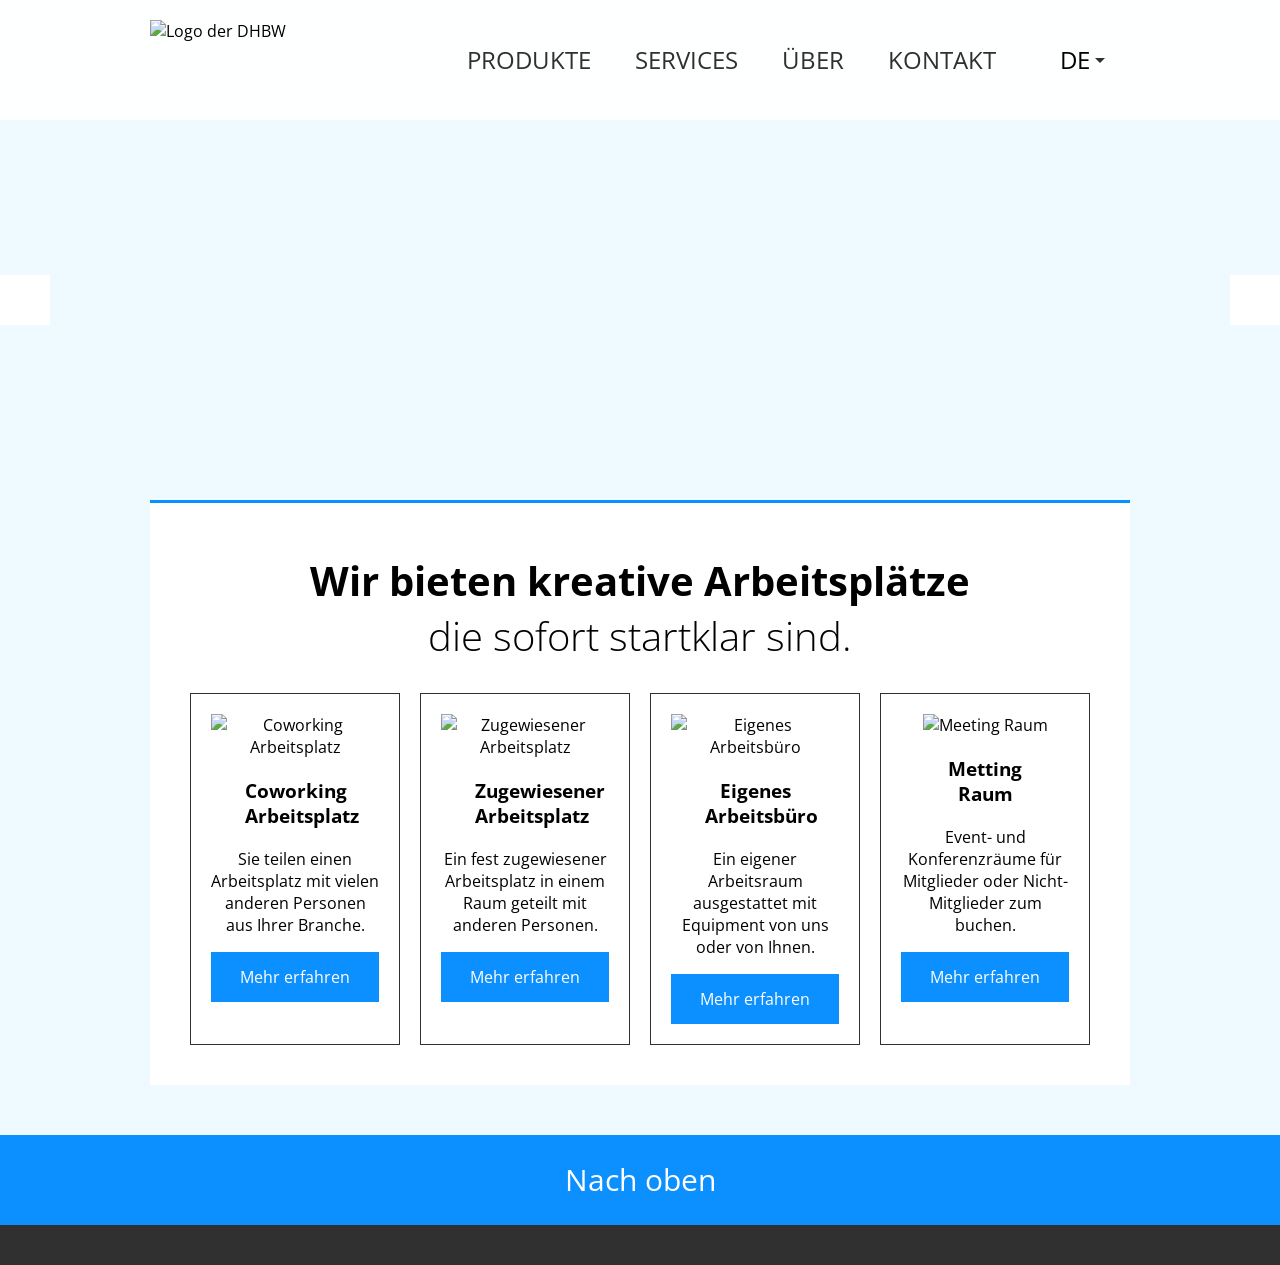
==== index.html @ c798a8c7 "Stabil 1.0" ====
<!DOCTYPE html>
<html>
	<head>
		<meta charset="utf-8">
		<title>Demo Webseite</title>
		<link href="index.css" type="text/css" rel="stylesheet"/>
		<meta name="viewport" content="width=device-width, initial-scale=1.0, maximum-scale=1.0, user-scalable=no"/>
	</head>
	<body>
		<header>
			<div class="wrapper">
				<img id="logo" src="logo.svg" alt="Logo der DHBW"/>
				<nav class="main">
					<ul>
						<li>
							<a href="#">Produkte</a>
						</li>
						<li>
							<a href="#">Services</a>
						</li>
						<li>
							<a href="#">Über</a>
						</li>
						<li>
							<a href="#">Kontakt</a>
						</li>
						<li id="lang-selector">
							<p class="selected">DE</p>
							<ul>
								<li>
									<span class="name">Deutsch</span>
									<span class="short">DE</span>
								</li>
								<li>
									<span class="name">Englisch</span>
									<span class="short">EN</span>
								</li>
								<li>
									<span class="name">Französisch</span>
									<span class="short">FR</span>
								</li>
								<li>
									<span class="name">Italienisch</span>
									<span class="short">IT</span>
								</li>
							</ul>
						</li>
					</ul>
				</nav>
			</div>
		</header>
		<section id="top">
			<div class="slideshow">
				<ul>
					<li id="slide-1">
						<div class="image" style="background-image: url('slideshow.jpg')"></div>
						<div class="slideshow-controls">
							<a class="prev" href="#slide-1"></a>
							<a class="next" href="#slide-2"></a>
						</div>
					</li>
					<li id="slide-2">
						<div class="image" style="background-image: url('slideshow.jpg')"></div>
						<div class="slideshow-controls">
							<a class="prev" href="#slide-1"></a>
							<a class="next" href="#slide-3"></a>
						</div>
					</li>
					<li id="slide-3">
						<div class="image" style="background-image: url('slideshow.jpg')"></div>
						<div class="slideshow-controls">
							<a class="prev" href="#slide-2"></a>
							<a class="next" href="#slide-3"></a>
						</div>
					</li>
				</ul>
			</div>
			<div class="wrapper">
				<div class="card negative-offset">
					<h1>Wir bieten kreative Arbeitsplätze</h1>
					<h2>die sofort startklar sind.</h2>
					<ul class="teaser">
						<li>
							<div class="container">
								<img src="icon_1.svg" alt="Coworking Arbeitsplatz"/>
								<h3>Coworking Arbeitsplatz</h3>
								<p>Sie teilen einen Arbeitsplatz mit vielen anderen Personen aus Ihrer Branche.</p>
								<a class="button">Mehr erfahren</a>
							</div>
						</li>
						<li>
							<div class="container">
								<img src="icon_2.svg" alt="Zugewiesener Arbeitsplatz"/>
								<h3>Zugewiesener Arbeitsplatz</h3>
								<p>Ein fest zugewiesener Arbeitsplatz in einem Raum geteilt mit anderen Personen.</p>
								<a class="button">Mehr erfahren</a>
							</div>
						</li>
						<li>
							<div class="container">
								<img src="icon_3.svg" alt="Eigenes Arbeitsbüro"/>
								<h3>Eigenes Arbeitsbüro</h3>
								<p>Ein eigener Arbeitsraum ausgestattet mit Equipment von uns oder von Ihnen.</p>
								<a class="button">Mehr erfahren</a>
							</div>
						</li>
						<li>
							<div class="container">
								<img src="icon_4.svg" alt="Meeting Raum"/>
								<h3>Metting Raum</h3>
								<p>Event- und Konferenzräume für Mitglieder oder Nicht-Mitglieder zum buchen. </p>
								<a class="button">Mehr erfahren</a>
							</div>
						</li>
					</ul>
				</div>
			</div>
			<div class="scroll-top">
				<a href="#top">Nach oben</a>
			</div>
		</section>
		<footer>
			<div class="wrapper">

			</div>
		</footer>
	</body>
</html>
---- index.css ----
@import url('https://fonts.googleapis.com/css?family=Open+Sans+Condensed:300,700&display=swap');

html {
	scroll-behavior: smooth;
}
body {
	font-family: 'Open Sans Condensed', sans-serif;
	margin: 0;
	background: #303030;
}
* {
	box-sizing: border-box;
}
h1 {
	font-weight: 700;
	font-size: 40px;
}
h2 {
	font-size: 40px;
	font-weight: 300;
}
.button {
	cursor: pointer;
	background: #0d90ff;
	color: #fff;
	padding: 10px 20px;
	line-height: 30px;
}
.button:hover {
	background: #303030;
}
.wrapper {
	max-width: 1000px;
	width: 100%;
	padding: 0 10px;
	margin: 0 auto;
}
.wrapper:after {
	content: "";
	clear: both;
	display: block;
	visibility: hidden;
}
#logo {
	height: 80px;
	float: left;
}
header {
	background-color: rgba(255,255,255,0.9);
	position: fixed;
	width: 100%;
	padding: 20px;
	z-index: 100;
}
nav.main {
	float: right;
}
nav.main ul {
	list-style: none;
	margin: 0;
	padding: 0;
}
nav.main ul li {
	display: inline-block;
}
nav.main ul li a {
	display: block;
	line-height: 40px;
	color: #303030;
	text-decoration: none;
	text-transform: uppercase;
	padding: 20px 20px;
	font-size: 24px;
}
#lang-selector {
	position: relative;
}
#lang-selector .selected {
	font-size: 24px;
	padding: 20px 40px;
	cursor: pointer;
	margin: 0;
	transition: background 0.5s, color 0.5s;
}
#lang-selector .selected:after {
	content: "";
	border-top: 5px solid #303030;
	border-left: 5px solid transparent;
	border-right: 5px solid transparent;
	position: absolute;
	top: calc(50% - 2px);
	right: 25px;
}
#lang-selector:hover .selected:after {
	border-top: 5px solid #fff;
}
#lang-selector:hover .selected {
	background: #303030;
	color: #fff;
}
#lang-selector ul {
	background: #303030;
	padding: 20px 40px;
	position: absolute;
	right: 0;
	top: 100px;
	transition: opacity 0.5s, top 0.5s;
	opacity: 0;
	visibility: hidden;
}
#lang-selector:hover ul {
	opacity: 1;
	top: 70px;
	visibility: visible;
}
#lang-selector ul li {
	display: list-item;
	border-bottom: 1px solid #fff;
	width: 200px;
	font-size: 0;
}
#lang-selector ul li:last-child {
	border-bottom: none;
}
#lang-selector ul li span {
	color: white;
	font-size: 28px;
	display: inline-block;
	padding: 5px 0;
}
#lang-selector ul li span.name {
	width: 140px;
	text-transform: uppercase;
}
#lang-selector ul li span.short {
	text-align: right;
	width: 60px;
}

section {
	background-color: #eefaff;
}

.slideshow {
	position: relative;
}
.slideshow ul {
	margin: 0;
	padding: 0;
	list-style: none;
	display: flex;
	overflow-x: hidden;
	scroll-snap-type: x mandatory;
	scroll-behavior: smooth;
}
.slideshow ul li {
	width: 100%;
	flex-shrink: 0;
	height: 100%;
	scroll-snap-align: start;
}
.slideshow ul li .image {
	width: 100%;
	height: 60vh;
	min-height: 600px;
	background-size: cover;
	background-position: center;
}
.slideshow ul li .slideshow-controls {
	position: absolute;
	width: 100%;
	height: 100%;
	top: 0;
	left: 0;
}
.slideshow ul li:first-child .slideshow-controls {
	z-index: 10;
}
.slideshow ul li:target .slideshow-controls {
	z-index: 20;
}
.slideshow ul li .slideshow-controls a {
	top: 50%;
	margin-top: -25px;
	position: absolute;
	width: 50px;
	height: 50px;
	background-color: rgba(255,255,255,0.9);
	background-repeat: no-repeat;
	background-position: center;
	background-size: 15px;
}
.slideshow ul li .slideshow-controls a.prev {
	left: 0;
	background-image: url(arrow_prev.svg);
}
.slideshow ul li .slideshow-controls a.next {
	right: 0;
	background-image: url(arrow_next.svg);
}

.card {
	background-color: #fff;
	padding: 30px;
	border-top: 3px solid #0d90ff;
	margin: 50px 0;
	position: relative;
	z-index: 50;
}
.card.negative-offset {
	margin-top: -100px;
}
.card h1,
.card h2 {
	text-align: center;
	margin: 20px 0;
}
.card h1 + h2 {
	margin-top: -20px;
}

.teaser {
	list-style: none;
	margin: 0;
	padding: 0;
	display: flex;
	align-items: stretch;
	flex-flow: wrap;
}
.teaser li {
	width: 25%;
	padding: 10px;
	display: block;
}
.teaser li .container {
	border: 1px solid #303030;
	padding: 20px;
	height: 100%;
	text-align: center;
}
.teaser li .container img {
	height: 80px;
}
.teaser li .container h3 {
	max-width: 100px;
	margin: 20px auto;
}
.teaser li .container .button {
	display: block;
}

.scroll-top {
	background: #0d90ff;
	color: #fff;
	padding: 20px;
	text-align: center;
}
.scroll-top a {
	font-size: 30px;
	line-height: 50px;
	text-decoration: none;
	color: #fff;
}

footer {
	background: #303030;
	padding: 20px;
	color: #fff;
}

/* Mobile only */
@media screen and (max-width: 39.9375em) {

	header {
		text-align: center;
		padding: 20px 0;
	}
	header .wrapper {
		padding: 0;
	}
	#logo {
		display: none;
	}
	#lang-selector {
		display: none;
	}
	.card {
		padding: 10px;
	}
	nav.main {
		width: 100%;
	}
	nav.main ul li a {
		padding: 10px;
	}
	.teaser li {
		width: 50%;
	}
	.teaser li .container {
		padding: 10px;
	}
	.slideshow ul {
		overflow-x: auto;
	}
	.slideshow ul li .slideshow-controls {
		display: none;
	}
}
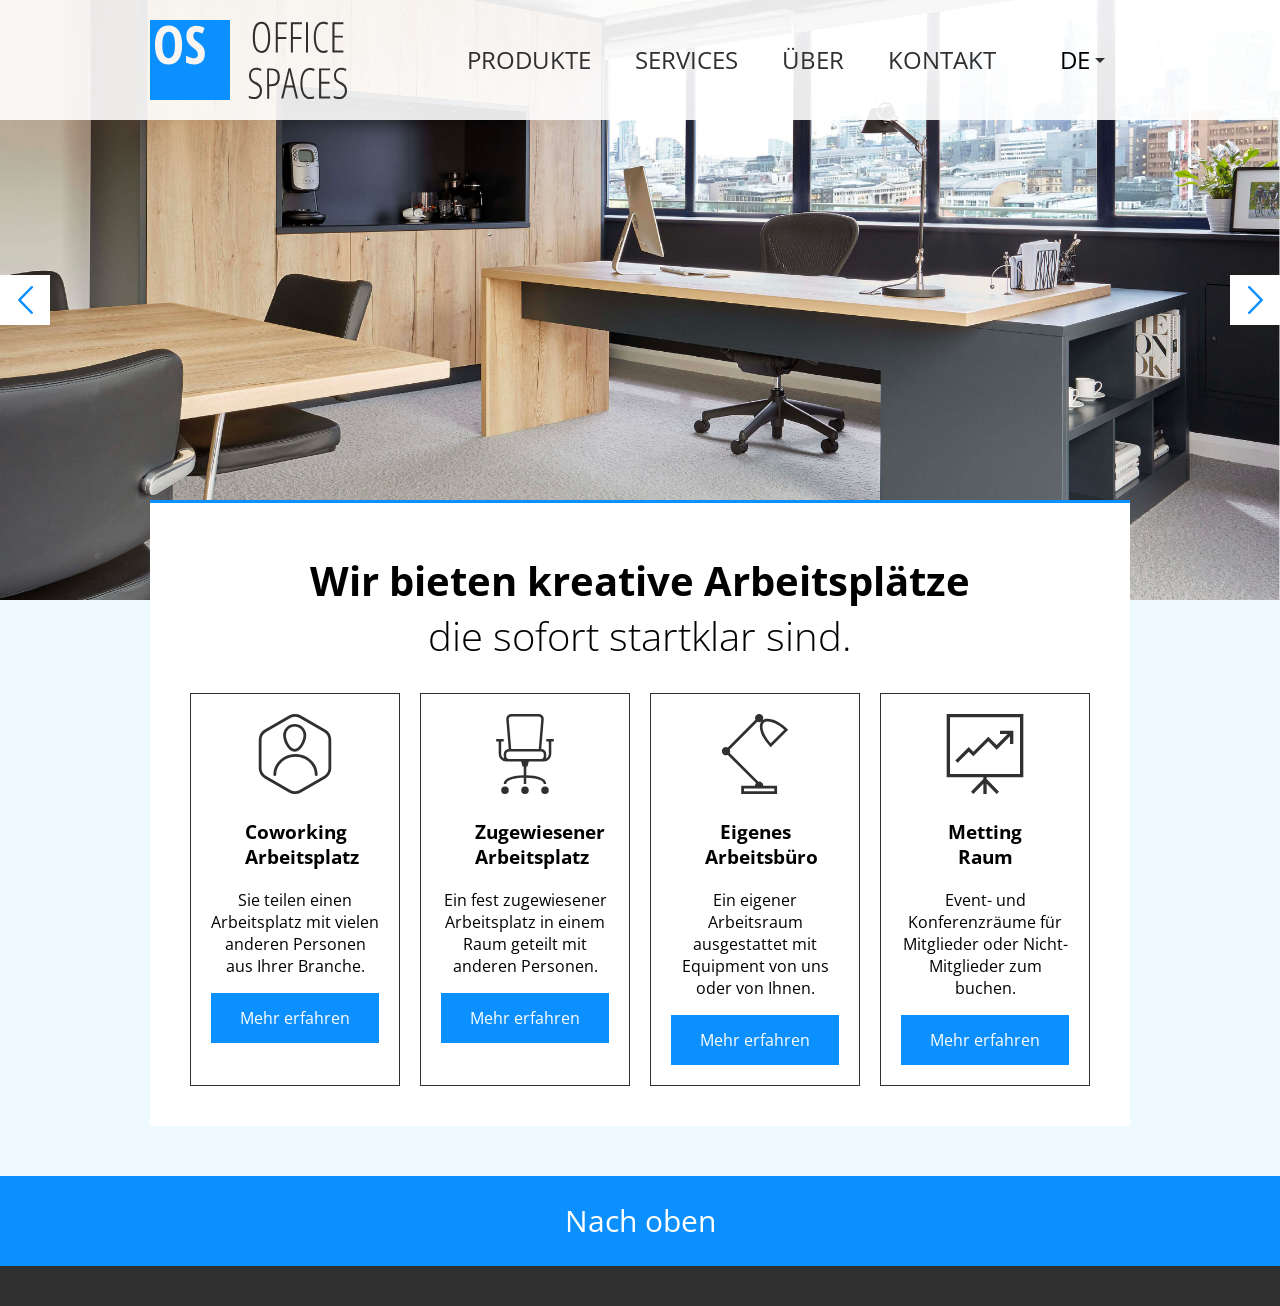
==== commit 4d6667d4: "Test 2" ====
--- a/index.html
+++ b/index.html
@@ -9,7 +9,7 @@
 	<body>
 		<header>
 			<div class="wrapper">
-				<img id="logo" src="logo.svg" alt="Logo der DHBW"/>
+				<img id="logo" src="Bilder/logo.svg" alt="Logo der DHBW"/>
 				<nav class="main">
 					<ul>
 						<li>
@@ -53,24 +53,24 @@
 			<div class="slideshow">
 				<ul>
 					<li id="slide-1">
-						<div class="image" style="background-image: url('slideshow.jpg')"></div>
+						<div class="image" style="background-image: url('Bilder/slideshow.jpg')"></div>
 						<div class="slideshow-controls">
-							<a class="prev" href="#slide-1"></a>
-							<a class="next" href="#slide-2"></a>
+							<a class="prev" href="#Bilder/slide-1"></a>
+							<a class="next" href="#Bilder/slide-2"></a>
 						</div>
 					</li>
 					<li id="slide-2">
-						<div class="image" style="background-image: url('slideshow.jpg')"></div>
+						<div class="image" style="background-image: url('Bilder/slideshow.jpg')"></div>
 						<div class="slideshow-controls">
-							<a class="prev" href="#slide-1"></a>
-							<a class="next" href="#slide-3"></a>
+							<a class="prev" href="#Bilder/slide-1"></a>
+							<a class="next" href="#Bilder/slide-3"></a>
 						</div>
 					</li>
 					<li id="slide-3">
-						<div class="image" style="background-image: url('slideshow.jpg')"></div>
+						<div class="image" style="background-image: url('Bilder/slideshow.jpg')"></div>
 						<div class="slideshow-controls">
-							<a class="prev" href="#slide-2"></a>
-							<a class="next" href="#slide-3"></a>
+							<a class="prev" href="#Bilder/slide-2"></a>
+							<a class="next" href="#Bilder/slide-3"></a>
 						</div>
 					</li>
 				</ul>
@@ -82,7 +82,7 @@
 					<ul class="teaser">
 						<li>
 							<div class="container">
-								<img src="icon_1.svg" alt="Coworking Arbeitsplatz"/>
+								<img src="Bilder/icon_1.svg" alt="Coworking Arbeitsplatz"/>
 								<h3>Coworking Arbeitsplatz</h3>
 								<p>Sie teilen einen Arbeitsplatz mit vielen anderen Personen aus Ihrer Branche.</p>
 								<a class="button">Mehr erfahren</a>
@@ -90,7 +90,7 @@
 						</li>
 						<li>
 							<div class="container">
-								<img src="icon_2.svg" alt="Zugewiesener Arbeitsplatz"/>
+								<img src="Bilder/icon_2.svg" alt="Zugewiesener Arbeitsplatz"/>
 								<h3>Zugewiesener Arbeitsplatz</h3>
 								<p>Ein fest zugewiesener Arbeitsplatz in einem Raum geteilt mit anderen Personen.</p>
 								<a class="button">Mehr erfahren</a>
@@ -98,7 +98,7 @@
 						</li>
 						<li>
 							<div class="container">
-								<img src="icon_3.svg" alt="Eigenes Arbeitsbüro"/>
+								<img src="Bilder/icon_3.svg" alt="Eigenes Arbeitsbüro"/>
 								<h3>Eigenes Arbeitsbüro</h3>
 								<p>Ein eigener Arbeitsraum ausgestattet mit Equipment von uns oder von Ihnen.</p>
 								<a class="button">Mehr erfahren</a>
@@ -106,7 +106,7 @@
 						</li>
 						<li>
 							<div class="container">
-								<img src="icon_4.svg" alt="Meeting Raum"/>
+								<img src="Bilder/icon_4.svg" alt="Meeting Raum"/>
 								<h3>Metting Raum</h3>
 								<p>Event- und Konferenzräume für Mitglieder oder Nicht-Mitglieder zum buchen. </p>
 								<a class="button">Mehr erfahren</a>
--- a/index.css
+++ b/index.css
@@ -192,11 +192,11 @@
 }
 .slideshow ul li .slideshow-controls a.prev {
 	left: 0;
-	background-image: url(arrow_prev.svg);
+	background-image: url(Bilder/arrow_prev.svg);
 }
 .slideshow ul li .slideshow-controls a.next {
 	right: 0;
-	background-image: url(arrow_next.svg);
+	background-image: url(Bilder/arrow_next.svg);
 }
 
 .card {
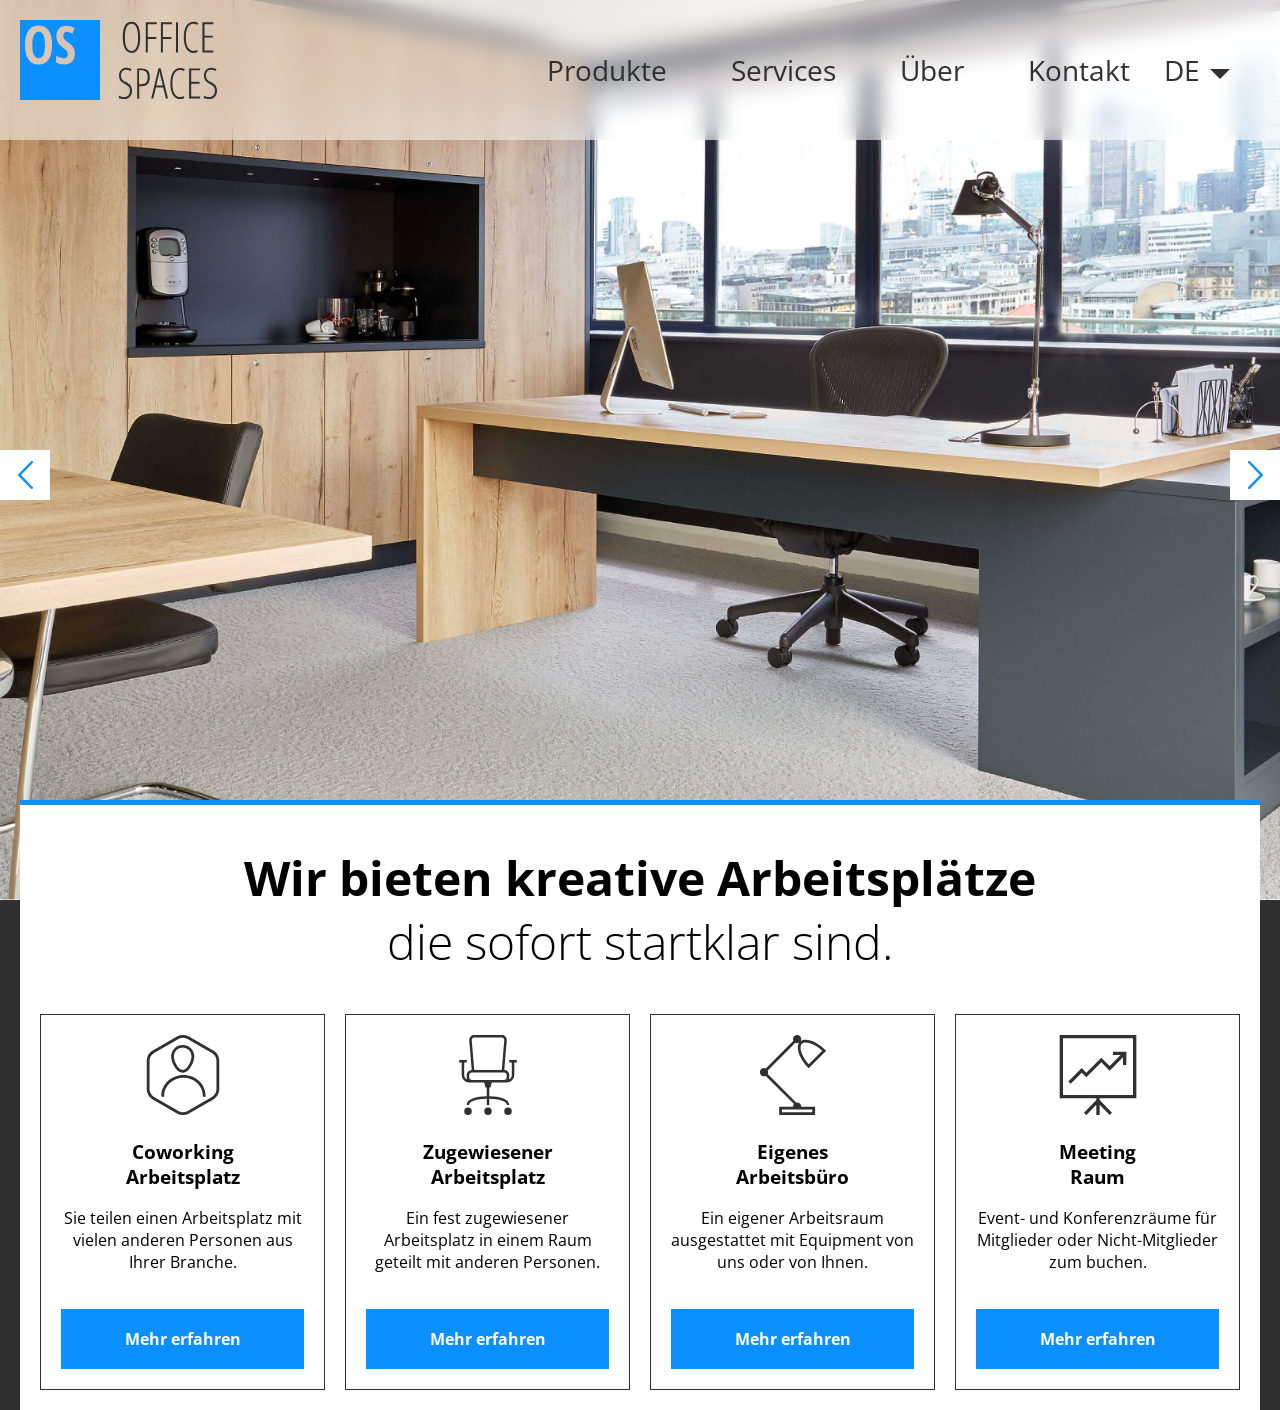
==== commit be27f1df: "Test 4 (Stabil 1.1.)" ====
--- a/index.html
+++ b/index.html
@@ -9,39 +9,51 @@
 	<body>
 		<header>
 			<div class="wrapper">
-				<img id="logo" src="Bilder/logo.svg" alt="Logo der DHBW"/>
+				<img src="Bilder/logo.svg" alt="Office Spaces Logo"/>
 				<nav class="main">
 					<ul>
 						<li>
 							<a href="#">Produkte</a>
 						</li>
+							<li>
+								<a href="#">Services</a>
+							</li>
+							<li>
+								<a href="#">Über</a>
+							</li>
+							<li>
+								<a href="#">Kontakt</a>
+							</li>
+					</ul>
+				</nav>
+				<nav class="lang">
+					<ul>
 						<li>
-							<a href="#">Services</a>
-						</li>
-						<li>
-							<a href="#">Über</a>
-						</li>
-						<li>
-							<a href="#">Kontakt</a>
-						</li>
-						<li id="lang-selector">
-							<p class="selected">DE</p>
+							<a href="#">DE</a>
 							<ul>
 								<li>
-									<span class="name">Deutsch</span>
-									<span class="short">DE</span>
+									<a href="">
+										<span>DEUTSCH</span>
+										<span>DE</span>
+									</a>
 								</li>
 								<li>
-									<span class="name">Englisch</span>
-									<span class="short">EN</span>
+									<a href="">
+										<span>ENGLISCH</span>
+										<span>EN</span>
+									</a>
 								</li>
 								<li>
-									<span class="name">Französisch</span>
-									<span class="short">FR</span>
+									<a href="">
+										<span>FRANZÖSISCH</span>
+										<span>FR</span>
+									</a>
 								</li>
 								<li>
-									<span class="name">Italienisch</span>
-									<span class="short">IT</span>
+									<a href="">
+										<span>ITALIENISCH</span>
+										<span>IT</span>
+									</a>
 								</li>
 							</ul>
 						</li>
@@ -49,80 +61,79 @@
 				</nav>
 			</div>
 		</header>
-		<section id="top">
-			<div class="slideshow">
-				<ul>
-					<li id="slide-1">
-						<div class="image" style="background-image: url('Bilder/slideshow.jpg')"></div>
-						<div class="slideshow-controls">
-							<a class="prev" href="#Bilder/slide-1"></a>
-							<a class="next" href="#Bilder/slide-2"></a>
-						</div>
-					</li>
-					<li id="slide-2">
-						<div class="image" style="background-image: url('Bilder/slideshow.jpg')"></div>
-						<div class="slideshow-controls">
-							<a class="prev" href="#Bilder/slide-1"></a>
-							<a class="next" href="#Bilder/slide-3"></a>
-						</div>
-					</li>
-					<li id="slide-3">
-						<div class="image" style="background-image: url('Bilder/slideshow.jpg')"></div>
-						<div class="slideshow-controls">
-							<a class="prev" href="#Bilder/slide-2"></a>
-							<a class="next" href="#Bilder/slide-3"></a>
-						</div>
-					</li>
-				</ul>
-			</div>
-			<div class="wrapper">
-				<div class="card negative-offset">
-					<h1>Wir bieten kreative Arbeitsplätze</h1>
-					<h2>die sofort startklar sind.</h2>
-					<ul class="teaser">
-						<li>
-							<div class="container">
-								<img src="Bilder/icon_1.svg" alt="Coworking Arbeitsplatz"/>
-								<h3>Coworking Arbeitsplatz</h3>
-								<p>Sie teilen einen Arbeitsplatz mit vielen anderen Personen aus Ihrer Branche.</p>
-								<a class="button">Mehr erfahren</a>
+		<section>
+				<div class="slideshow">
+					<ul>
+						<li id="slide-1">
+							<div class="image">
+							</div>
+							<div class="slideshow-controls">
+								<a class="prev" href="#Bilder/slide-3"></a>
+								<a class="next" href="#Bilder/slide-2"></a>
 							</div>
 						</li>
-						<li>
-							<div class="container">
-								<img src="Bilder/icon_2.svg" alt="Zugewiesener Arbeitsplatz"/>
-								<h3>Zugewiesener Arbeitsplatz</h3>
-								<p>Ein fest zugewiesener Arbeitsplatz in einem Raum geteilt mit anderen Personen.</p>
-								<a class="button">Mehr erfahren</a>
+						<li id="slide-2">
+							<div class="image">
+							</div>
+							<div class="slideshow-controls">
+								<a class="prev" href="#Bilder/slide-1"></a>
+								<a class="next" href="#Bilder/slide-3"></a>
 							</div>
 						</li>
-						<li>
-							<div class="container">
-								<img src="Bilder/icon_3.svg" alt="Eigenes Arbeitsbüro"/>
-								<h3>Eigenes Arbeitsbüro</h3>
-								<p>Ein eigener Arbeitsraum ausgestattet mit Equipment von uns oder von Ihnen.</p>
-								<a class="button">Mehr erfahren</a>
+						<li id="slide-3">
+							<div class="image">
 							</div>
-						</li>
-						<li>
-							<div class="container">
-								<img src="Bilder/icon_4.svg" alt="Meeting Raum"/>
-								<h3>Metting Raum</h3>
-								<p>Event- und Konferenzräume für Mitglieder oder Nicht-Mitglieder zum buchen. </p>
-								<a class="button">Mehr erfahren</a>
+							<div class="slideshow-controls">
+								<a class="prev" href="#Bilder/slide-2"></a>
+								<a class="next" href="#Bilder/slide-1"></a>
 							</div>
 						</li>
 					</ul>
 				</div>
-			</div>
-			<div class="scroll-top">
-				<a href="#top">Nach oben</a>
-			</div>
+				<div class="wrapper">
+					<div class="card negative-offset">
+						<h1>Wir bieten kreative Arbeitsplätze</h1>
+						<h2>die sofort startklar sind.</h2>
+						<ul class="teaser">
+							<li>
+								<div class="container">
+									<img src="Bilder/icon_1.svg" alt="Coworking Arbeitsplatz"/>
+									<h3>Coworking <br/>Arbeitsplatz</h3>
+									<p>Sie teilen einen Arbeitsplatz mit vielen anderen Personen aus Ihrer Branche.</p>
+									<a class="button">Mehr erfahren</a>
+								</div>
+							</li>
+							<li>
+								<div class="container">
+									<img src="Bilder/icon_2.svg" alt="Zugewiesener Arbeitsplatz"/>
+									<h3>Zugewiesener <br/>Arbeitsplatz</h3>
+									<p>Ein fest zugewiesener Arbeitsplatz in einem Raum geteilt mit anderen Personen.</p>
+									<a class="button">Mehr erfahren</a>
+								</div>
+							</li>
+							<li>
+								<div class="container">
+									<img src="Bilder/icon_3.svg" alt="Eigenes Arbeitsbüro"/>
+									<h3>Eigenes <br/>Arbeitsbüro</h3>
+									<p>Ein eigener Arbeitsraum ausgestattet mit Equipment von uns oder von Ihnen.</p>
+									<a class="button">Mehr erfahren</a>
+								</div>
+							</li>
+							<li>
+								<div class="container">
+									<img src="Bilder/icon_4.svg" alt="Meeting Raum"/>
+									<h3>Meeting <br/>Raum</h3>
+									<p>Event- und Konferenzräume für Mitglieder oder Nicht-Mitglieder zum buchen. </p>
+									<a class="button">Mehr erfahren</a>
+								</div>
+							</li>
+						</ul>
+					</div>
+				</div>
 		</section>
 		<footer>
 			<div class="wrapper">
-
 			</div>
-		</footer>
+		</footer>		
 	</body>
 </html>
--- a/index.css
+++ b/index.css
@@ -11,143 +11,99 @@
 * {
 	box-sizing: border-box;
 }
-h1 {
-	font-weight: 700;
-	font-size: 40px;
-}
-h2 {
-	font-size: 40px;
-	font-weight: 300;
-}
-.button {
-	cursor: pointer;
-	background: #0d90ff;
-	color: #fff;
-	padding: 10px 20px;
-	line-height: 30px;
-}
-.button:hover {
-	background: #303030;
+header {
+	background-color: rgba(255,255,255,0.5);
+	padding: 20px 0;
+	position: fixed;
+	z-index: 100;
+	width: 100%;
+	backdrop-filter: blur(10px);
+}
+header img {
+	height: 80px;
 }
 .wrapper {
-	max-width: 1000px;
-	width: 100%;
-	padding: 0 10px;
+	max-width: 1300px;
 	margin: 0 auto;
-}
-.wrapper:after {
-	content: "";
-	clear: both;
-	display: block;
-	visibility: hidden;
-}
-#logo {
-	height: 80px;
-	float: left;
-}
-header {
-	background-color: rgba(255,255,255,0.9);
-	position: fixed;
-	width: 100%;
-	padding: 20px;
-	z-index: 100;
+	padding: 0 20px;
+	position: relative;
 }
 nav.main {
 	float: right;
-}
-nav.main ul {
+	margin-right: 100px;
+}
+nav.lang{
+	position:absolute;
+	top: 0px;
+	right: 20px;
+}
+nav.lang > ul > li > a:after {
+	content: "";
+	border-left: 10px solid transparent;
+	border-right: 10px solid transparent;
+	border-top: 10px solid #303030;
+	display: inline-block;
+	vertical-align: middle;
+	margin-left: 10px;
+}
+nav ul {
 	list-style: none;
 	margin: 0;
 	padding: 0;
 }
-nav.main ul li {
-	display: inline-block;
-}
-nav.main ul li a {
+nav ul li {
+	display: inline-block;
+}
+nav ul li ul {
+	visibility: hidden;
+	opacity: 0;
+	position: absolute;
+	background: #303030;
+	right: 0;
+	width: 300px;
+	padding: 20px;
+	transition: all 0.3s;
+	top: 160px;
+}
+nav ul li:hover ul {
+	visibility: visible;
+	opacity: 1;
+	top: 80px;
+}
+nav ul li ul li {
+	display: list-item;
+}
+nav ul li ul li a {
+	color: #fff;
+	line-height: 30px;
+}
+nav ul li ul li a span {
+	display: inline-block;
+}
+nav ul li ul li a span.name {
+	width: 160px;
+}
+nav ul li a {
+	line-height: 60px;
+	padding: 10px 20px;
+	margin: 10px;
 	display: block;
-	line-height: 40px;
 	color: #303030;
 	text-decoration: none;
-	text-transform: uppercase;
-	padding: 20px 20px;
-	font-size: 24px;
-}
-#lang-selector {
+	font-size: 28px;
+	transition: all 0.3s;
+}
+nav ul li:hover a {
+	background: #303030;
+	color: #fff;
+}
+.slideshow{
 	position: relative;
 }
-#lang-selector .selected {
-	font-size: 24px;
-	padding: 20px 40px;
-	cursor: pointer;
-	margin: 0;
-	transition: background 0.5s, color 0.5s;
-}
-#lang-selector .selected:after {
-	content: "";
-	border-top: 5px solid #303030;
-	border-left: 5px solid transparent;
-	border-right: 5px solid transparent;
-	position: absolute;
-	top: calc(50% - 2px);
-	right: 25px;
-}
-#lang-selector:hover .selected:after {
-	border-top: 5px solid #fff;
-}
-#lang-selector:hover .selected {
-	background: #303030;
-	color: #fff;
-}
-#lang-selector ul {
-	background: #303030;
-	padding: 20px 40px;
-	position: absolute;
-	right: 0;
-	top: 100px;
-	transition: opacity 0.5s, top 0.5s;
-	opacity: 0;
-	visibility: hidden;
-}
-#lang-selector:hover ul {
-	opacity: 1;
-	top: 70px;
-	visibility: visible;
-}
-#lang-selector ul li {
-	display: list-item;
-	border-bottom: 1px solid #fff;
-	width: 200px;
-	font-size: 0;
-}
-#lang-selector ul li:last-child {
-	border-bottom: none;
-}
-#lang-selector ul li span {
-	color: white;
-	font-size: 28px;
-	display: inline-block;
-	padding: 5px 0;
-}
-#lang-selector ul li span.name {
-	width: 140px;
-	text-transform: uppercase;
-}
-#lang-selector ul li span.short {
-	text-align: right;
-	width: 60px;
-}
-
-section {
-	background-color: #eefaff;
-}
-
-.slideshow {
-	position: relative;
-}
 .slideshow ul {
+	list-style: none;
 	margin: 0;
 	padding: 0;
-	list-style: none;
 	display: flex;
 	overflow-x: hidden;
 	scroll-snap-type: x mandatory;
@@ -155,154 +111,109 @@
 }
 .slideshow ul li {
 	width: 100%;
+	height: 100%;
 	flex-shrink: 0;
-	height: 100%;
 	scroll-snap-align: start;
 }
 .slideshow ul li .image {
-	width: 100%;
-	height: 60vh;
-	min-height: 600px;
+	background-image: url(Bilder/slideshow.jpg);
 	background-size: cover;
 	background-position: center;
-}
-.slideshow ul li .slideshow-controls {
+	background-repeat: no-repeat;
+	width: 100%;
+	height: 100vh;
+}
+.slideshow-controls {
 	position: absolute;
 	width: 100%;
 	height: 100%;
 	top: 0;
 	left: 0;
 }
+.slideshow-controls a {
+	top: 50%;
+	position: absolute;
+	background-color: rgba(255,255,255,0.9);
+	background-position: center;
+	background-repeat: no-repeat;
+	background-size: 15px;
+	width: 50px;
+	height: 50px;
+}
+.slideshow-controls a.prev {
+	left: 0;
+	background-image: url(Bilder/arrow_prev.svg);
+}
+.slideshow-controls a.next {
+	right: 0;
+	background-image: url(Bilder/arrow_next.svg);
+}
 .slideshow ul li:first-child .slideshow-controls {
 	z-index: 10;
 }
 .slideshow ul li:target .slideshow-controls {
 	z-index: 20;
 }
-.slideshow ul li .slideshow-controls a {
-	top: 50%;
-	margin-top: -25px;
-	position: absolute;
-	width: 50px;
-	height: 50px;
-	background-color: rgba(255,255,255,0.9);
-	background-repeat: no-repeat;
-	background-position: center;
-	background-size: 15px;
-}
-.slideshow ul li .slideshow-controls a.prev {
-	left: 0;
-	background-image: url(Bilder/arrow_prev.svg);
-}
-.slideshow ul li .slideshow-controls a.next {
-	right: 0;
-	background-image: url(Bilder/arrow_next.svg);
-}
-
 .card {
-	background-color: #fff;
-	padding: 30px;
-	border-top: 3px solid #0d90ff;
-	margin: 50px 0;
-	position: relative;
-	z-index: 50;
-}
-.card.negative-offset {
+	background: #fff;
+	padding: 20px;
+	border-top: 5px solid #0d90ff;
 	margin-top: -100px;
 }
-.card h1,
+.card h1 {
+	font-size: 48px;
+	text-align: center;
+	margin: 20px 0 0 0;
+}
 .card h2 {
+	font-size: 48px;
+	line-height: 64px;
 	text-align: center;
-	margin: 20px 0;
-}
-.card h1 + h2 {
-	margin-top: -20px;
-}
-
+	font-weight: 300;
+	margin: 0 0 40px 0;
+}
 .teaser {
 	list-style: none;
 	margin: 0;
 	padding: 0;
 	display: flex;
-	align-items: stretch;
+	gap: 20px;
 	flex-flow: wrap;
 }
 .teaser li {
-	width: 25%;
-	padding: 10px;
-	display: block;
-}
-.teaser li .container {
 	border: 1px solid #303030;
 	padding: 20px;
-	height: 100%;
 	text-align: center;
-}
-.teaser li .container img {
+	width: calc(25% - 15px);
+	position: relative;
+	padding-bottom: 100px;
+}
+.teaser li img {
 	height: 80px;
 }
-.teaser li .container h3 {
-	max-width: 100px;
-	margin: 20px auto;
-}
-.teaser li .container .button {
-	display: block;
-}
-
-.scroll-top {
+.teaser li .button {
+	width: calc(100% - 40px);
+	position: absolute;
+	bottom: 20px;
+	left: 20px;
+}
+.button {
 	background: #0d90ff;
 	color: #fff;
-	padding: 20px;
-	text-align: center;
-}
-.scroll-top a {
-	font-size: 30px;
-	line-height: 50px;
-	text-decoration: none;
-	color: #fff;
-}
-
-footer {
-	background: #303030;
-	padding: 20px;
-	color: #fff;
-}
-
+	display: inline-block;
+	line-height: 60px;
+	padding: 0 20px;
+	font-weight: bold;
+	white-space: nowrap;
+	overflow: hidden;
+	text-overflow: ellipsis;
+}
+.button:hover {
+	background: #303030;
+}
 /* Mobile only */
 @media screen and (max-width: 39.9375em) {
-
-	header {
-		text-align: center;
-		padding: 20px 0;
+	.teaser li {
+		width: calc(50% - 10px);
 	}
-	header .wrapper {
-		padding: 0;
-	}
-	#logo {
-		display: none;
-	}
-	#lang-selector {
-		display: none;
-	}
-	.card {
-		padding: 10px;
-	}
-	nav.main {
-		width: 100%;
-	}
-	nav.main ul li a {
-		padding: 10px;
-	}
-	.teaser li {
-		width: 50%;
-	}
-	.teaser li .container {
-		padding: 10px;
-	}
-	.slideshow ul {
-		overflow-x: auto;
-	}
-	.slideshow ul li .slideshow-controls {
-		display: none;
-	}
-}+}
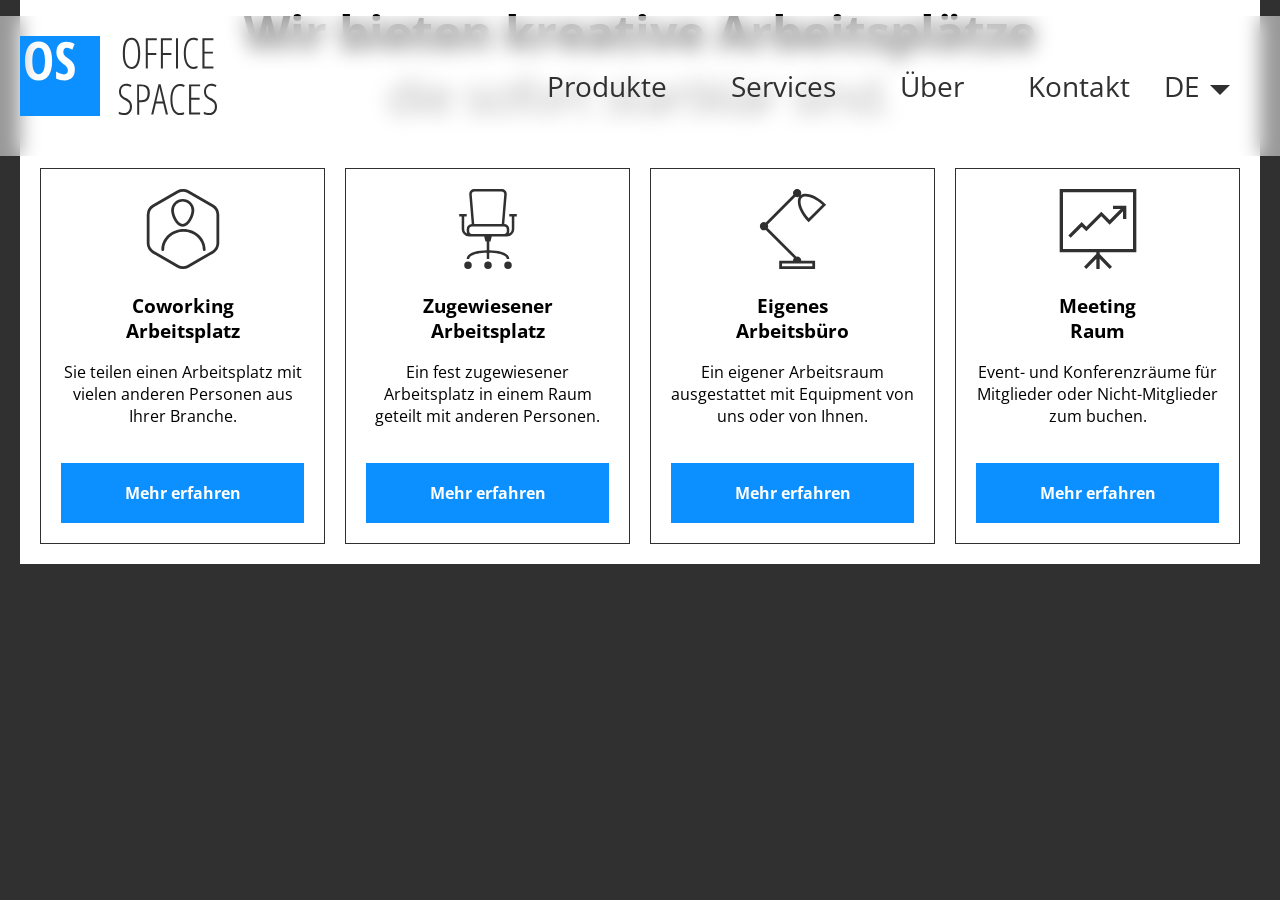
==== commit 60759efc: "Test 1 auf dev" ====
--- a/index.html
+++ b/index.html
@@ -62,7 +62,7 @@
 			</div>
 		</header>
 		<section>
-				<div class="slideshow">
+				<div class="banner">
 					<ul>
 						<li id="slide-1">
 							<div class="image">
@@ -70,22 +70,6 @@
 							<div class="slideshow-controls">
 								<a class="prev" href="#Bilder/slide-3"></a>
 								<a class="next" href="#Bilder/slide-2"></a>
-							</div>
-						</li>
-						<li id="slide-2">
-							<div class="image">
-							</div>
-							<div class="slideshow-controls">
-								<a class="prev" href="#Bilder/slide-1"></a>
-								<a class="next" href="#Bilder/slide-3"></a>
-							</div>
-						</li>
-						<li id="slide-3">
-							<div class="image">
-							</div>
-							<div class="slideshow-controls">
-								<a class="prev" href="#Bilder/slide-2"></a>
-								<a class="next" href="#Bilder/slide-1"></a>
 							</div>
 						</li>
 					</ul>
--- a/index.css
+++ b/index.css
@@ -97,63 +97,6 @@
 	background: #303030;
 	color: #fff;
 }
-.slideshow{
-	position: relative;
-}
-.slideshow ul {
-	list-style: none;
-	margin: 0;
-	padding: 0;
-	display: flex;
-	overflow-x: hidden;
-	scroll-snap-type: x mandatory;
-	scroll-behavior: smooth;
-}
-.slideshow ul li {
-	width: 100%;
-	height: 100%;
-	flex-shrink: 0;
-	scroll-snap-align: start;
-}
-.slideshow ul li .image {
-	background-image: url(Bilder/slideshow.jpg);
-	background-size: cover;
-	background-position: center;
-	background-repeat: no-repeat;
-	width: 100%;
-	height: 100vh;
-}
-.slideshow-controls {
-	position: absolute;
-	width: 100%;
-	height: 100%;
-	top: 0;
-	left: 0;
-}
-.slideshow-controls a {
-	top: 50%;
-	position: absolute;
-	background-color: rgba(255,255,255,0.9);
-	background-position: center;
-	background-repeat: no-repeat;
-	background-size: 15px;
-	width: 50px;
-	height: 50px;
-}
-.slideshow-controls a.prev {
-	left: 0;
-	background-image: url(Bilder/arrow_prev.svg);
-}
-.slideshow-controls a.next {
-	right: 0;
-	background-image: url(Bilder/arrow_next.svg);
-}
-.slideshow ul li:first-child .slideshow-controls {
-	z-index: 10;
-}
-.slideshow ul li:target .slideshow-controls {
-	z-index: 20;
-}
 .card {
 	background: #fff;
 	padding: 20px;
